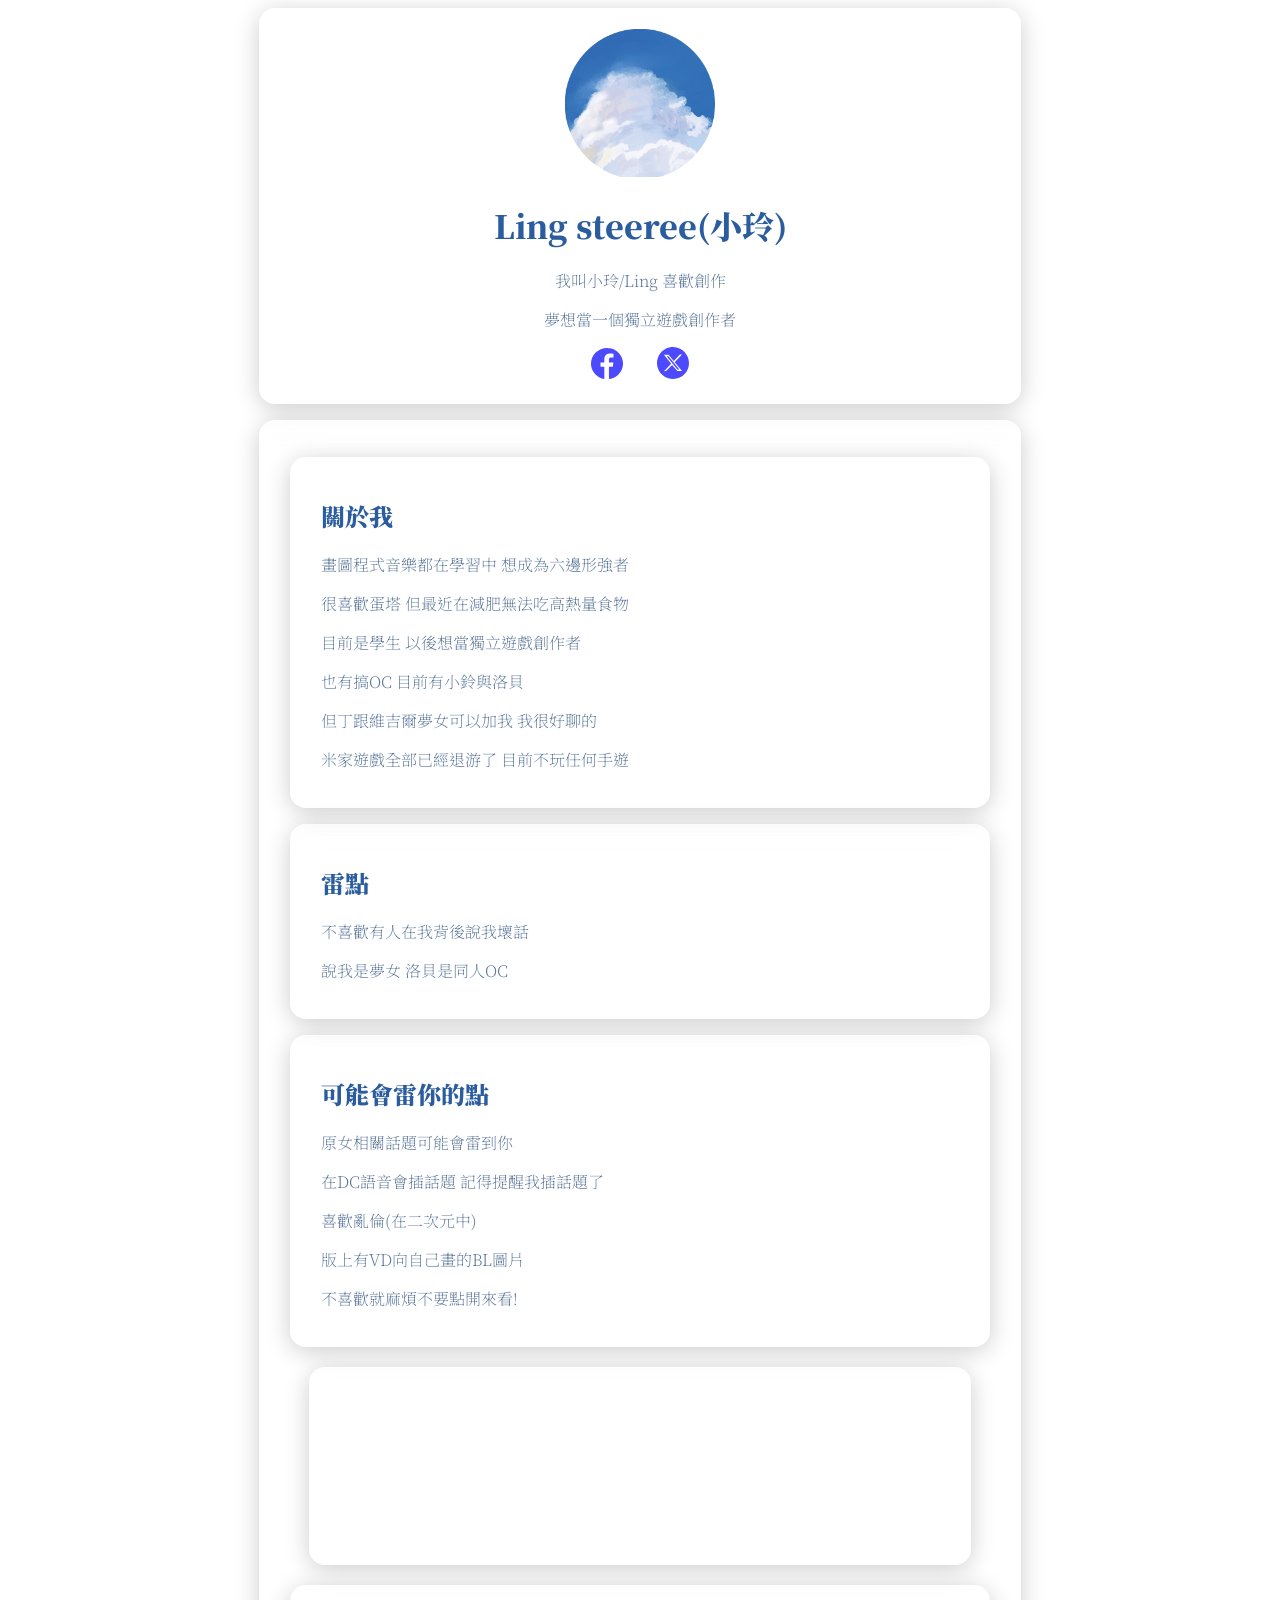
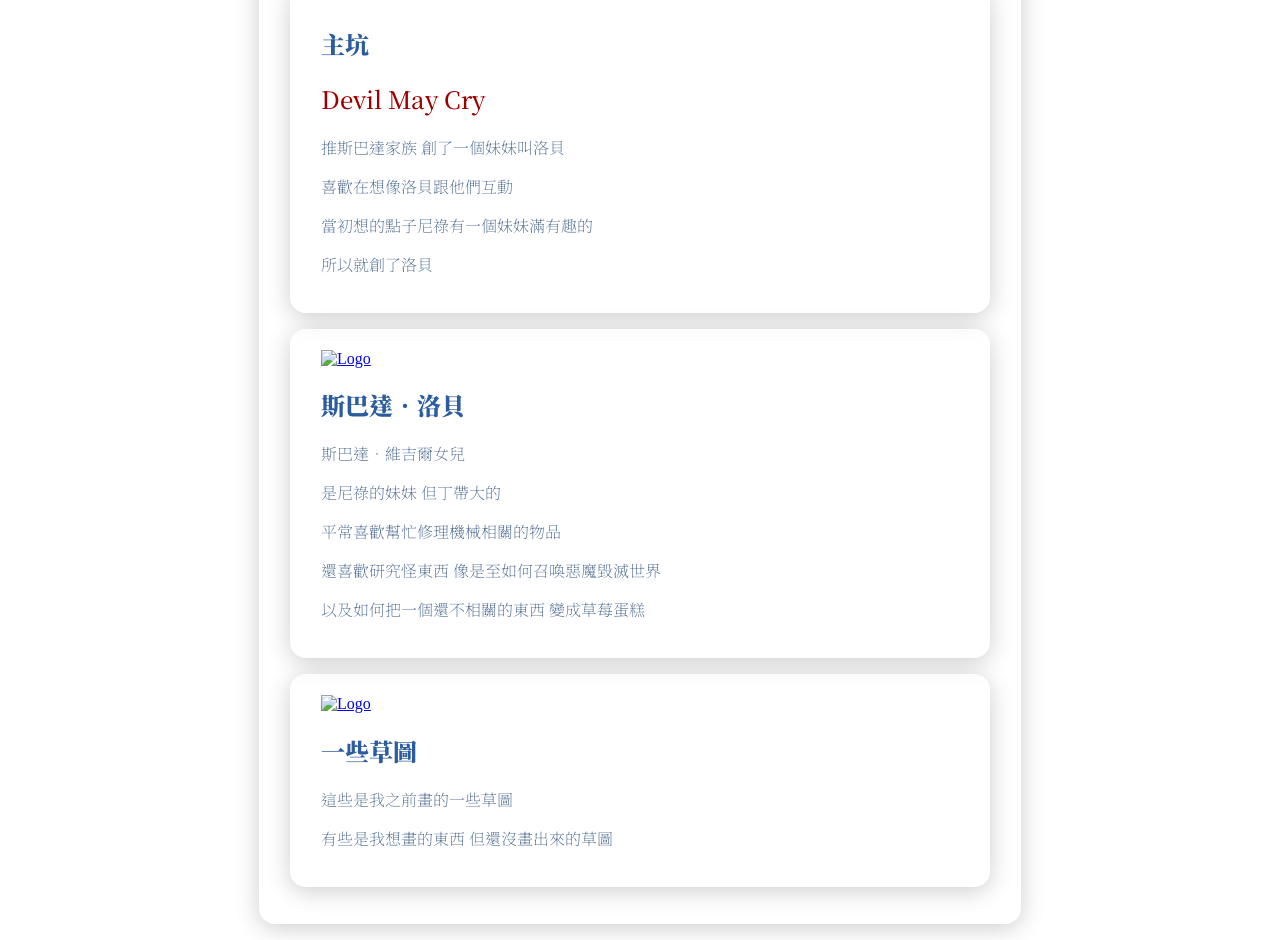
==== index.html @ b36d0d2b "Add files via upload" ====
<!doctype html>
<html lang="zh-tw">
<head>
  <meta charset="utf-8" />
  <meta name="viewport" content="width=device-width" />
  <link href="https://fonts.googleapis.com/css2?family=Noto+Serif+TC:wght@700&display=swap" rel="stylesheet" />
  <link href="styles/bg.css" rel="stylesheet" />
  <link href="styles/styles.css" rel="stylesheet" />
</head>
<header>
    <div class="relative z-[2]" style="text-align:center">
      <div class="mt-[3px] break-all text-[length:var(--profile-link-text-size)] leading-[1.5]" style="--profile-link-text-size:1.4rem;font-family:'Noto Sans JP', sans-serif">
    
        <div class="menu">
          <a href="images/p2.png"><img src="images/p2.png" alt="Logo" width="150"></a>
          <h1>Ling steeree(小玲)</h1>
          <p>我叫小玲/Ling 喜歡創作</p>
          <p>夢想當一個獨立遊戲創作者</p>
        </div>

        <footer>
          <a href="https://www.facebook.com/urm.sak/?locale=zh_TW" target="_blank"><img src="images/social media facebook icon.svg" alt="Facebook" width="32" style="margin-right: 30px;"></a>
          <a href="https://x.com/Lingsteeree" target="_blank"><img src="images/social media x icon.svg" alt="X" width="32"></a>
        </footer>

      </div>
    </div>
</header>
<main>

  <section class="about">
    <h1>關於我</h1>
    <p>畫圖程式音樂都在學習中 想成為六邊形強者</p>
    <p>很喜歡蛋塔 但最近在減肥無法吃高熱量食物</p>
    <p>目前是學生 以後想當獨立遊戲創作者</p>
    <p>也有搞OC 目前有小鈴與洛貝</p>
    <p>但丁跟維吉爾夢女可以加我 我很好聊的</p>
    <p>米家遊戲全部已經退游了 目前不玩任何手遊</p>
  </section>

  <div class="divider"></div>

  <section class="dislikes">
    <h1>雷點</h1>
    <p>不喜歡有人在我背後說我壞話</p>
    <p>說我是夢女 洛貝是同人OC</p>
  </section>

  <section class="warnings">
    <h1>可能會雷你的點</h1>
    <p>原女相關話題可能會雷到你</p>
    <p>在DC語音會插話題 記得提醒我插話題了</p>
    <p>喜歡亂倫(在二次元中)</p>
    <p>版上有VD向自己畫的BL圖片</p>
    <p>不喜歡就麻煩不要點開來看!</p>
  </section>

  <div class="divider"></div>
<section class="spotify-embed" style="text-align:center;margin:20px auto;max-width:600px">
  <iframe style="border-radius:12px" src="https://open.spotify.com/embed/track/1R3ohnOGVjdqJHRdjnERVE?utm_source=generator&theme=0" width="100%" height="152" frameBorder="0" allowfullscreen="" allow="autoplay; clipboard-write; encrypted-media; fullscreen; picture-in-picture" loading="lazy"></iframe>
</section>
  <section class="fandom">
    <h1>主坑</h1>
    <h2>Devil May Cry</h2>
    <p>推斯巴達家族 創了一個妹妹叫洛貝</p>
    <p>喜歡在想像洛貝跟他們互動</p>
    <p>當初想的點子尼祿有一個妹妹滿有趣的</p>
    <p>所以就創了洛貝</p>
  </section>
    <section class="lobe" style="text-align:left">
      <a href="F:\digital-business-card-web-projects-20260417\images\Lobe_.png" target="_blank"><img src="F:\digital-business-card-web-projects-20260417\images\Lobe_.png" alt="Logo" width="200"></a>
    <h1>斯巴達•洛貝</h1>
    <p>斯巴達•維吉爾女兒 </p>
    <p>是尼祿的妹妹 但丁帶大的 </p>
    <p>平常喜歡幫忙修理機械相關的物品</p>
    <p>還喜歡研究怪東西 像是至如何召喚惡魔毀滅世界 </p>
    <p>以及如何把一個還不相關的東西 變成草莓蛋糕</p>
    </section>
  <section class="sketches" style="text-align:left">
    <a href="F:\digital-business-card-web-projects-20260417\images\P1.jpg" target="_blank"><img src="F:\digital-business-card-web-projects-20260417\images\P1.jpg" alt="Logo" width="400"></a>
    <h1>一些草圖</h1>
    <p>這些是我之前畫的一些草圖</p>
    <p>有些是我想畫的東西 但還沒畫出來的草圖</p>
    </section>
  </section>


</main>

</html>
---- styles/styles.css ----
html {
  min-height: 100%;
  background-image: url("F:\\digital-business-card-web-projects-20260417\\images\\background-1.jpg");
  background-repeat: no-repeat;
  background-position: top center;
  background-size: cover;
  background-attachment: fixed;
}

header {
  margin: auto;
  text-align: center;
  color: rgb(92, 119, 154);
  padding: 10px;
  animation: fadeScaleIn 0.8s ease-out both;
}

@keyframes fadeScaleIn {
  0% {
    opacity: 0;
    transform: scale(0.85);
  }
  100% {
    opacity: 1;
    transform: scale(1);
  }
}

header,
ul {
  background: rgba(255, 255, 255, 0.25);
  backdrop-filter: blur(12px);
  -webkit-backdrop-filter: blur(12px);
  border: 1px solid rgba(255, 255, 255, 0.4);
  border-radius: 16px;
  padding: 20px 30px;
  margin: 16px auto;
  max-width: 700px;
  box-shadow: 0 4px 24px rgba(0, 0, 0, 0.2);
  transition: transform 0.3s ease, box-shadow 0.3s ease;
  cursor: default;
  animation: fadeScaleIn 0.8s 0.3s ease-out both;
}

main {
  background: rgba(255, 255, 255, 0.25);
  backdrop-filter: blur(12px);
  -webkit-backdrop-filter: blur(12px);
  border: 1px solid rgba(255, 255, 255, 0.4);
  border-radius: 16px;
  padding: 20px 30px;
  margin: 16px auto;
  max-width: 700px;
  box-shadow: 0 4px 24px rgba(0, 0, 0, 0.2);
  transition: transform 0.3s ease, box-shadow 0.3s ease;
  cursor: default;
  animation: fadeScaleIn 0.8s 0.3s ease-out both;
}

section {
 background: rgba(255, 255, 255, 0.25);
  backdrop-filter: blur(12px);
  -webkit-backdrop-filter: blur(12px);
  border: 1px solid rgba(255, 255, 255, 0.4);
  border-radius: 16px;
  padding: 20px 30px;
  margin: 16px auto;
  max-width: 700px;
  box-shadow: 0 4px 24px rgba(0, 0, 0, 0.2);
  transition: transform 0.3s ease, box-shadow 0.3s ease;
  animation: fadeScaleIn 0.8s 0.3s ease-out both;
  cursor: default;
}

header {
  margin: auto;
  text-align: center;
  color: rgb(92, 119, 154);
}

ul {
  list-style-type: none;
  padding: 0;
  margin: auto;
  text-align: center;
}

h1 {
  font-family: "Noto Serif TC", serif;
  font-weight: 900;
  color: rgb(42, 92, 158);
}

p {
  font-family: "Noto Serif TC", serif;
  font-weight: 100;
  color: rgb(92, 119, 154);
}

h2 {
  font-family: "Noto Serif TC", serif;
  font-weight: 500;
  color: rgb(158, 0, 0);
  animation-name: oxxo;
  animation-duration: 2s;
  animation-iteration-count: infinite;
  animation-timing-function: linear;
}

@keyframes oxxo {
  0% {
    color: rgb(158, 0, 0);
    text-shadow: 0 0 10px rgba(255, 0, 0, 0.8);
  }
  50% {
    color: rgb(85, 0, 0);
    text-shadow: 0 0 20px rgb(85, 0, 0);
  }
  100% {
    color: rgb(158, 0, 0);
    text-shadow: 0 0 10px rgba(255, 0, 0, 0.8);
  }
  
}
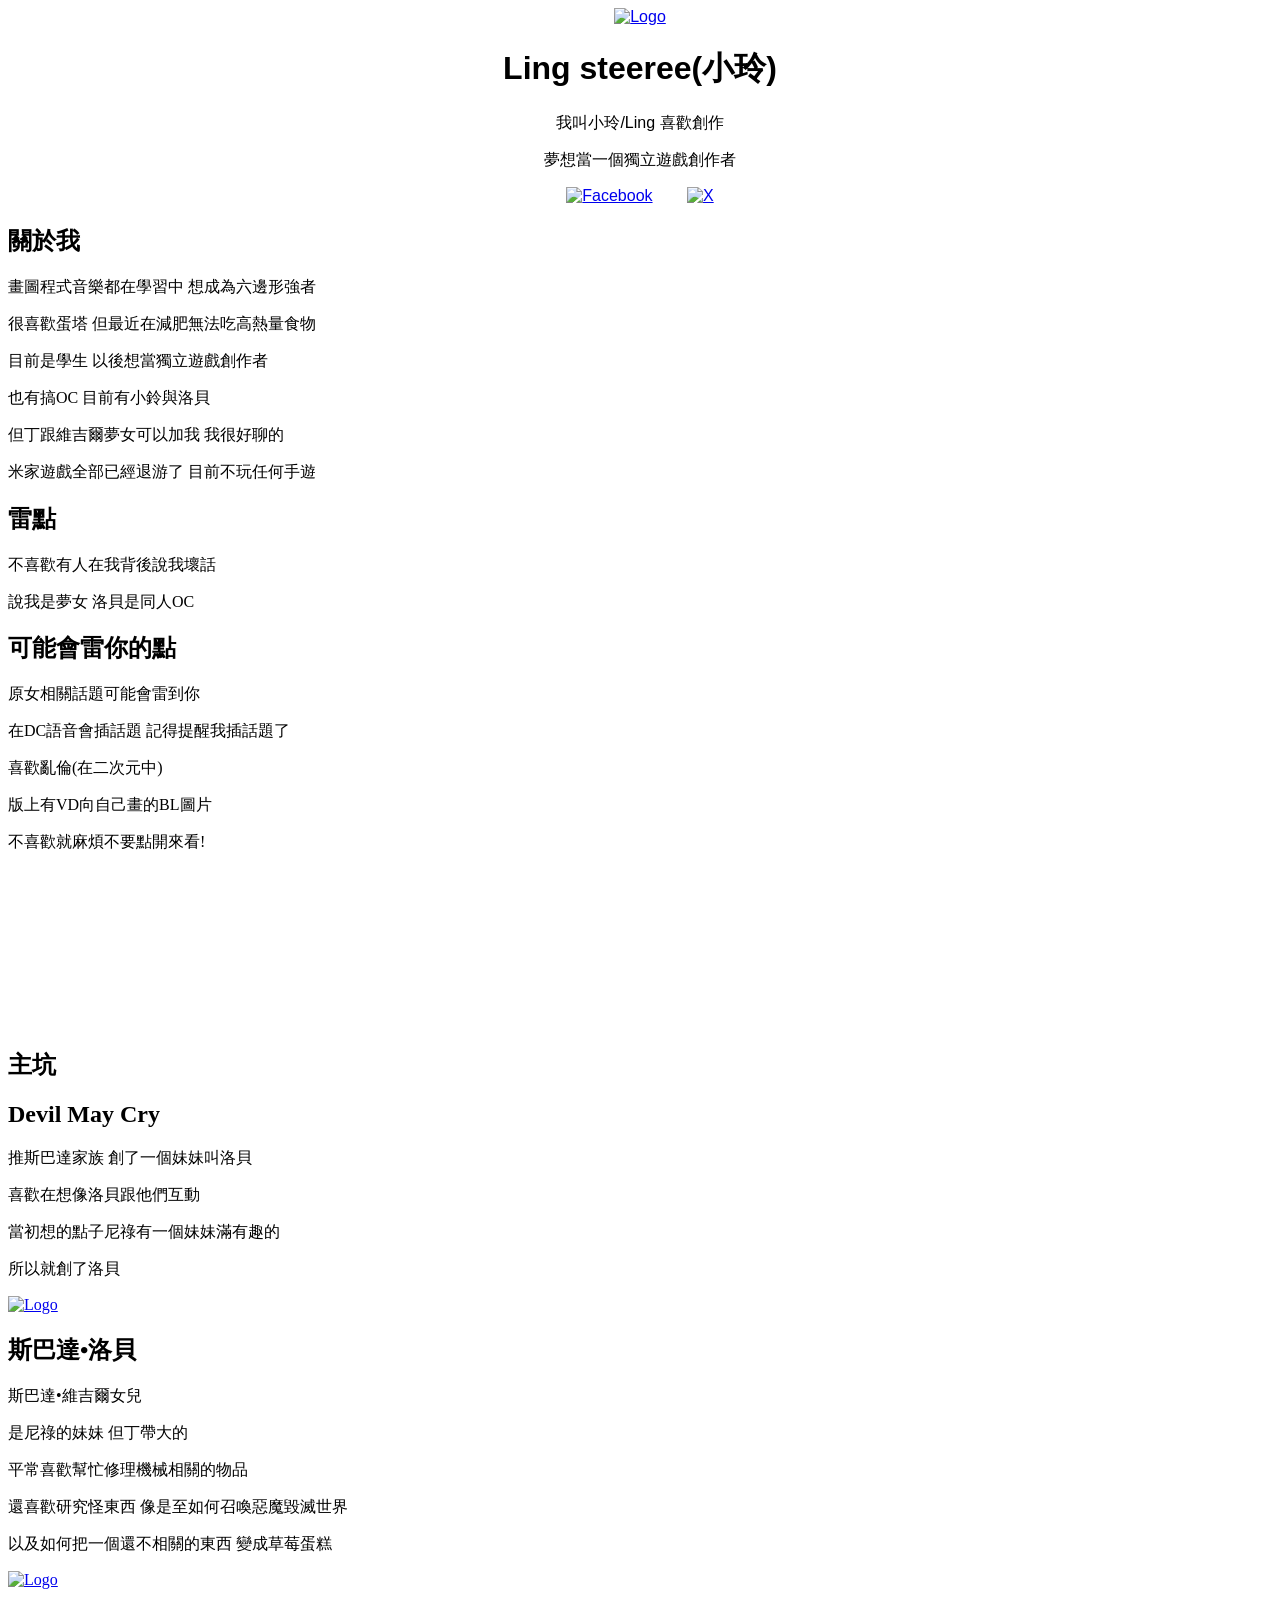
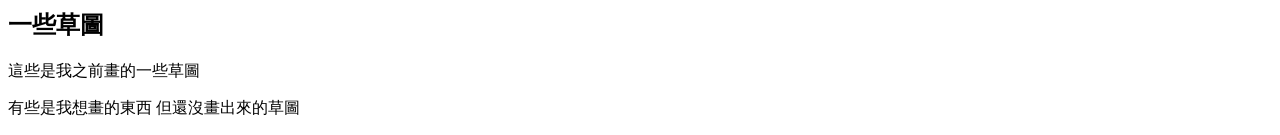
==== commit b8bbd4cf: "Add files via upload" ====
--- a/index.html
+++ b/index.html
@@ -68,7 +68,7 @@
     <p>所以就創了洛貝</p>
   </section>
     <section class="lobe" style="text-align:left">
-      <a href="F:\digital-business-card-web-projects-20260417\images\Lobe_.png" target="_blank"><img src="F:\digital-business-card-web-projects-20260417\images\Lobe_.png" alt="Logo" width="200"></a>
+      <a href="images/Lobe_.png" target="_blank"><img src="images/Lobe_.png" alt="Logo" width="200"></a>
     <h1>斯巴達•洛貝</h1>
     <p>斯巴達•維吉爾女兒 </p>
     <p>是尼祿的妹妹 但丁帶大的 </p>
@@ -77,7 +77,7 @@
     <p>以及如何把一個還不相關的東西 變成草莓蛋糕</p>
     </section>
   <section class="sketches" style="text-align:left">
-    <a href="F:\digital-business-card-web-projects-20260417\images\P1.jpg" target="_blank"><img src="F:\digital-business-card-web-projects-20260417\images\P1.jpg" alt="Logo" width="400"></a>
+    <a href="images/P1.jpg" target="_blank"><img src="images/P1.jpg" alt="Logo" width="400"></a>
     <h1>一些草圖</h1>
     <p>這些是我之前畫的一些草圖</p>
     <p>有些是我想畫的東西 但還沒畫出來的草圖</p>
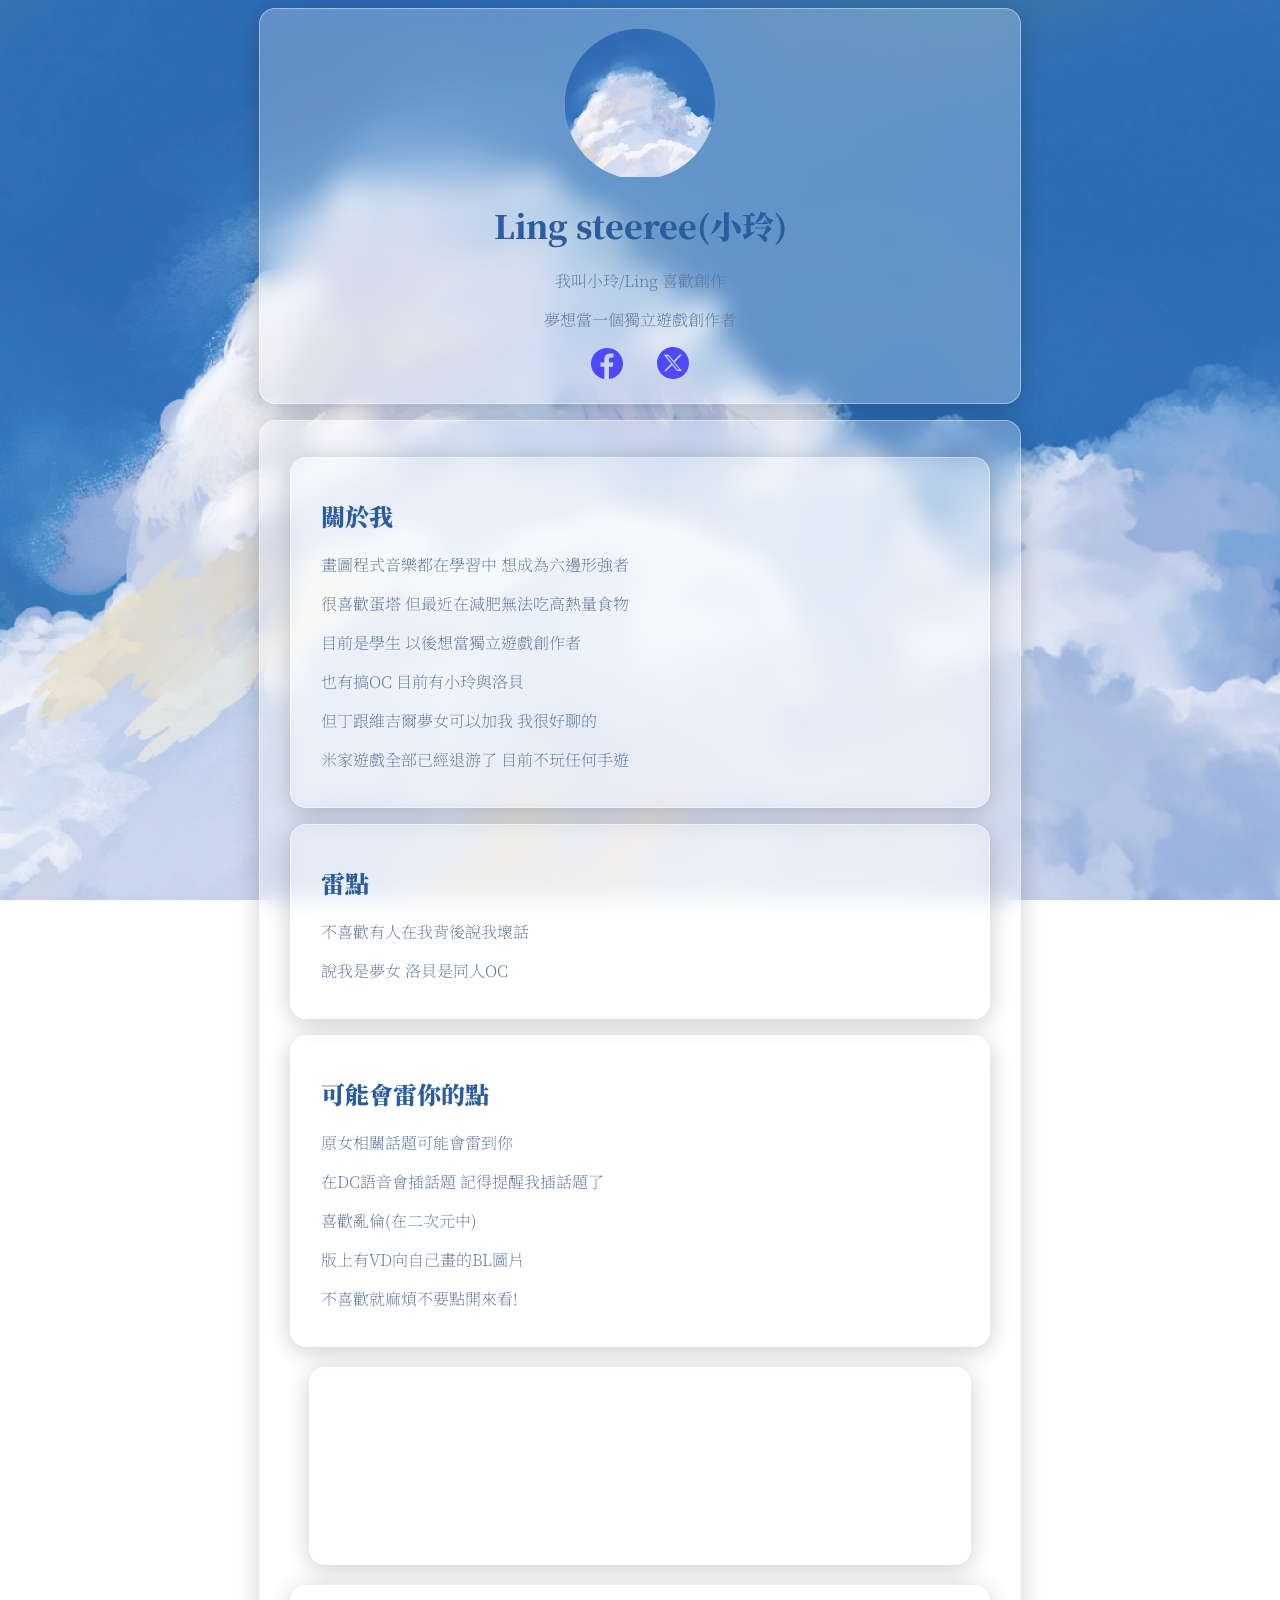
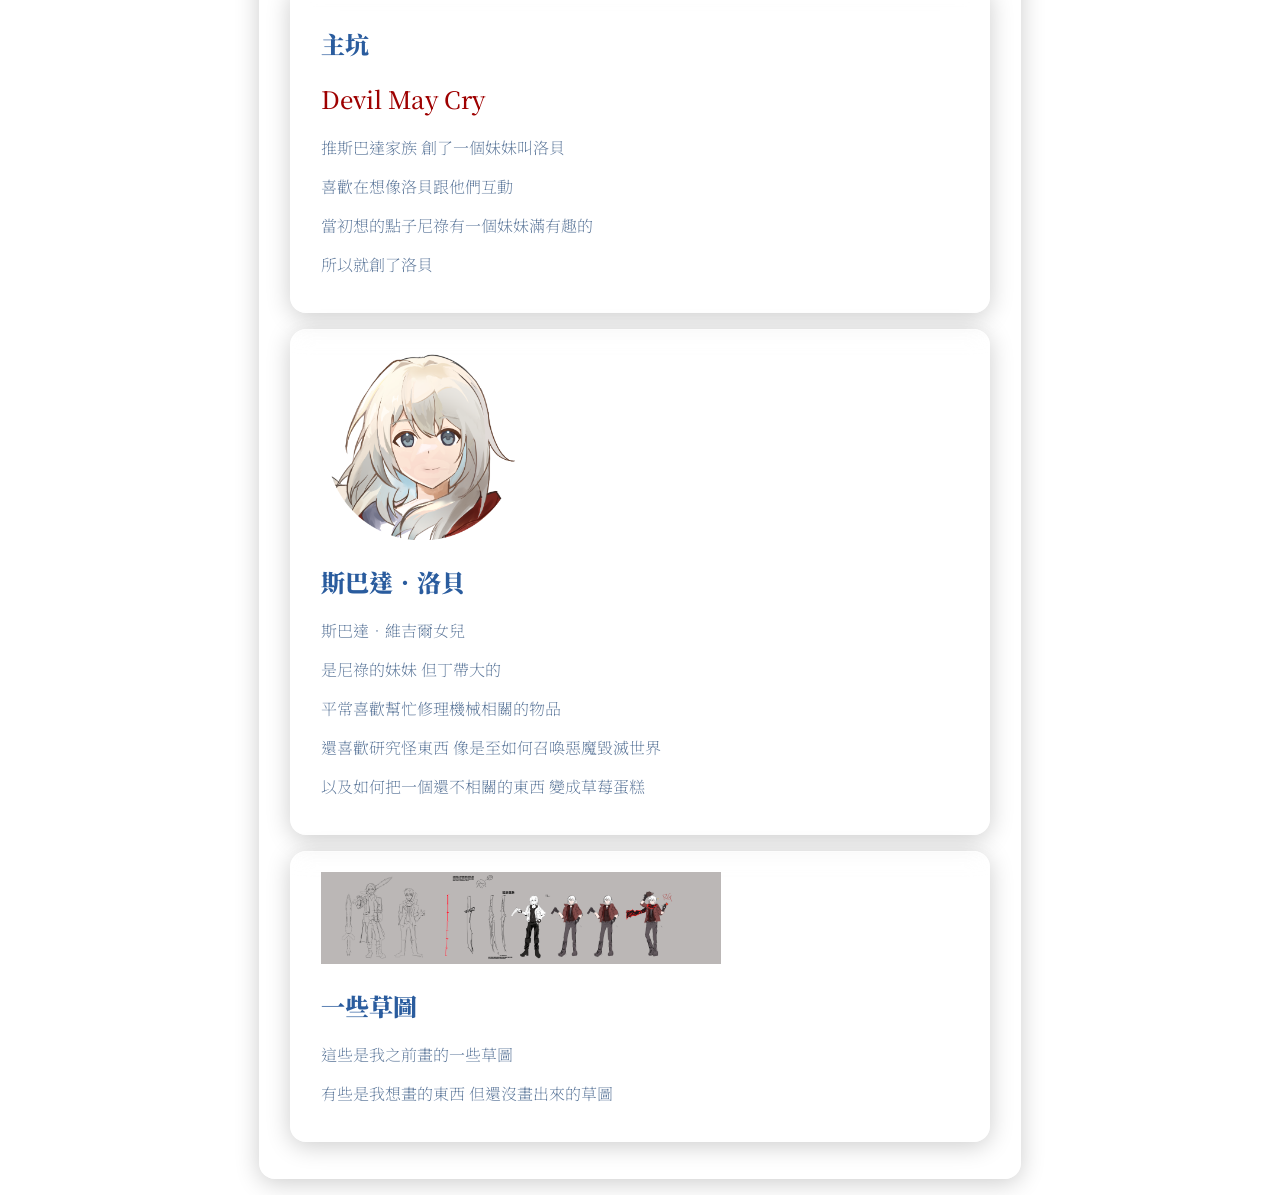
==== commit 9ef9f512: "Update index.html" ====
--- a/index.html
+++ b/index.html
@@ -33,7 +33,7 @@
     <p>畫圖程式音樂都在學習中 想成為六邊形強者</p>
     <p>很喜歡蛋塔 但最近在減肥無法吃高熱量食物</p>
     <p>目前是學生 以後想當獨立遊戲創作者</p>
-    <p>也有搞OC 目前有小鈴與洛貝</p>
+    <p>也有搞OC 目前有小玲與洛貝</p>
     <p>但丁跟維吉爾夢女可以加我 我很好聊的</p>
     <p>米家遊戲全部已經退游了 目前不玩任何手遊</p>
   </section>
--- a/styles/styles.css
+++ b/styles/styles.css
@@ -0,0 +1,124 @@
+html {
+  min-height: 100%;
+  background-image: url("../images/background-1.jpg");
+  background-repeat: no-repeat;
+  background-position: top center;
+  background-size: cover;
+  background-attachment: fixed;
+}
+
+header {
+  margin: auto;
+  text-align: center;
+  color: rgb(92, 119, 154);
+  padding: 10px;
+  animation: fadeScaleIn 0.8s ease-out both;
+}
+
+@keyframes fadeScaleIn {
+  0% {
+    opacity: 0;
+    transform: scale(0.85);
+  }
+  100% {
+    opacity: 1;
+    transform: scale(1);
+  }
+}
+
+header,
+ul {
+  background: rgba(255, 255, 255, 0.25);
+  backdrop-filter: blur(12px);
+  -webkit-backdrop-filter: blur(12px);
+  border: 1px solid rgba(255, 255, 255, 0.4);
+  border-radius: 16px;
+  padding: 20px 30px;
+  margin: 16px auto;
+  max-width: 700px;
+  box-shadow: 0 4px 24px rgba(0, 0, 0, 0.2);
+  transition: transform 0.3s ease, box-shadow 0.3s ease;
+  cursor: default;
+  animation: fadeScaleIn 0.8s 0.3s ease-out both;
+}
+
+main {
+  background: rgba(255, 255, 255, 0.25);
+  backdrop-filter: blur(12px);
+  -webkit-backdrop-filter: blur(12px);
+  border: 1px solid rgba(255, 255, 255, 0.4);
+  border-radius: 16px;
+  padding: 20px 30px;
+  margin: 16px auto;
+  max-width: 700px;
+  box-shadow: 0 4px 24px rgba(0, 0, 0, 0.2);
+  transition: transform 0.3s ease, box-shadow 0.3s ease;
+  cursor: default;
+  animation: fadeScaleIn 0.8s 0.3s ease-out both;
+}
+
+section {
+ background: rgba(255, 255, 255, 0.25);
+  backdrop-filter: blur(12px);
+  -webkit-backdrop-filter: blur(12px);
+  border: 1px solid rgba(255, 255, 255, 0.4);
+  border-radius: 16px;
+  padding: 20px 30px;
+  margin: 16px auto;
+  max-width: 700px;
+  box-shadow: 0 4px 24px rgba(0, 0, 0, 0.2);
+  transition: transform 0.3s ease, box-shadow 0.3s ease;
+  animation: fadeScaleIn 0.8s 0.3s ease-out both;
+  cursor: default;
+}
+
+header {
+  margin: auto;
+  text-align: center;
+  color: rgb(92, 119, 154);
+}
+
+ul {
+  list-style-type: none;
+  padding: 0;
+  margin: auto;
+  text-align: center;
+}
+
+h1 {
+  font-family: "Noto Serif TC", serif;
+  font-weight: 900;
+  color: rgb(42, 92, 158);
+}
+
+p {
+  font-family: "Noto Serif TC", serif;
+  font-weight: 100;
+  color: rgb(92, 119, 154);
+}
+
+h2 {
+  font-family: "Noto Serif TC", serif;
+  font-weight: 500;
+  color: rgb(158, 0, 0);
+  animation-name: oxxo;
+  animation-duration: 2s;
+  animation-iteration-count: infinite;
+  animation-timing-function: linear;
+}
+
+@keyframes oxxo {
+  0% {
+    color: rgb(158, 0, 0);
+    text-shadow: 0 0 10px rgba(255, 0, 0, 0.8);
+  }
+  50% {
+    color: rgb(85, 0, 0);
+    text-shadow: 0 0 20px rgb(85, 0, 0);
+  }
+  100% {
+    color: rgb(158, 0, 0);
+    text-shadow: 0 0 10px rgba(255, 0, 0, 0.8);
+  }
+  
+}
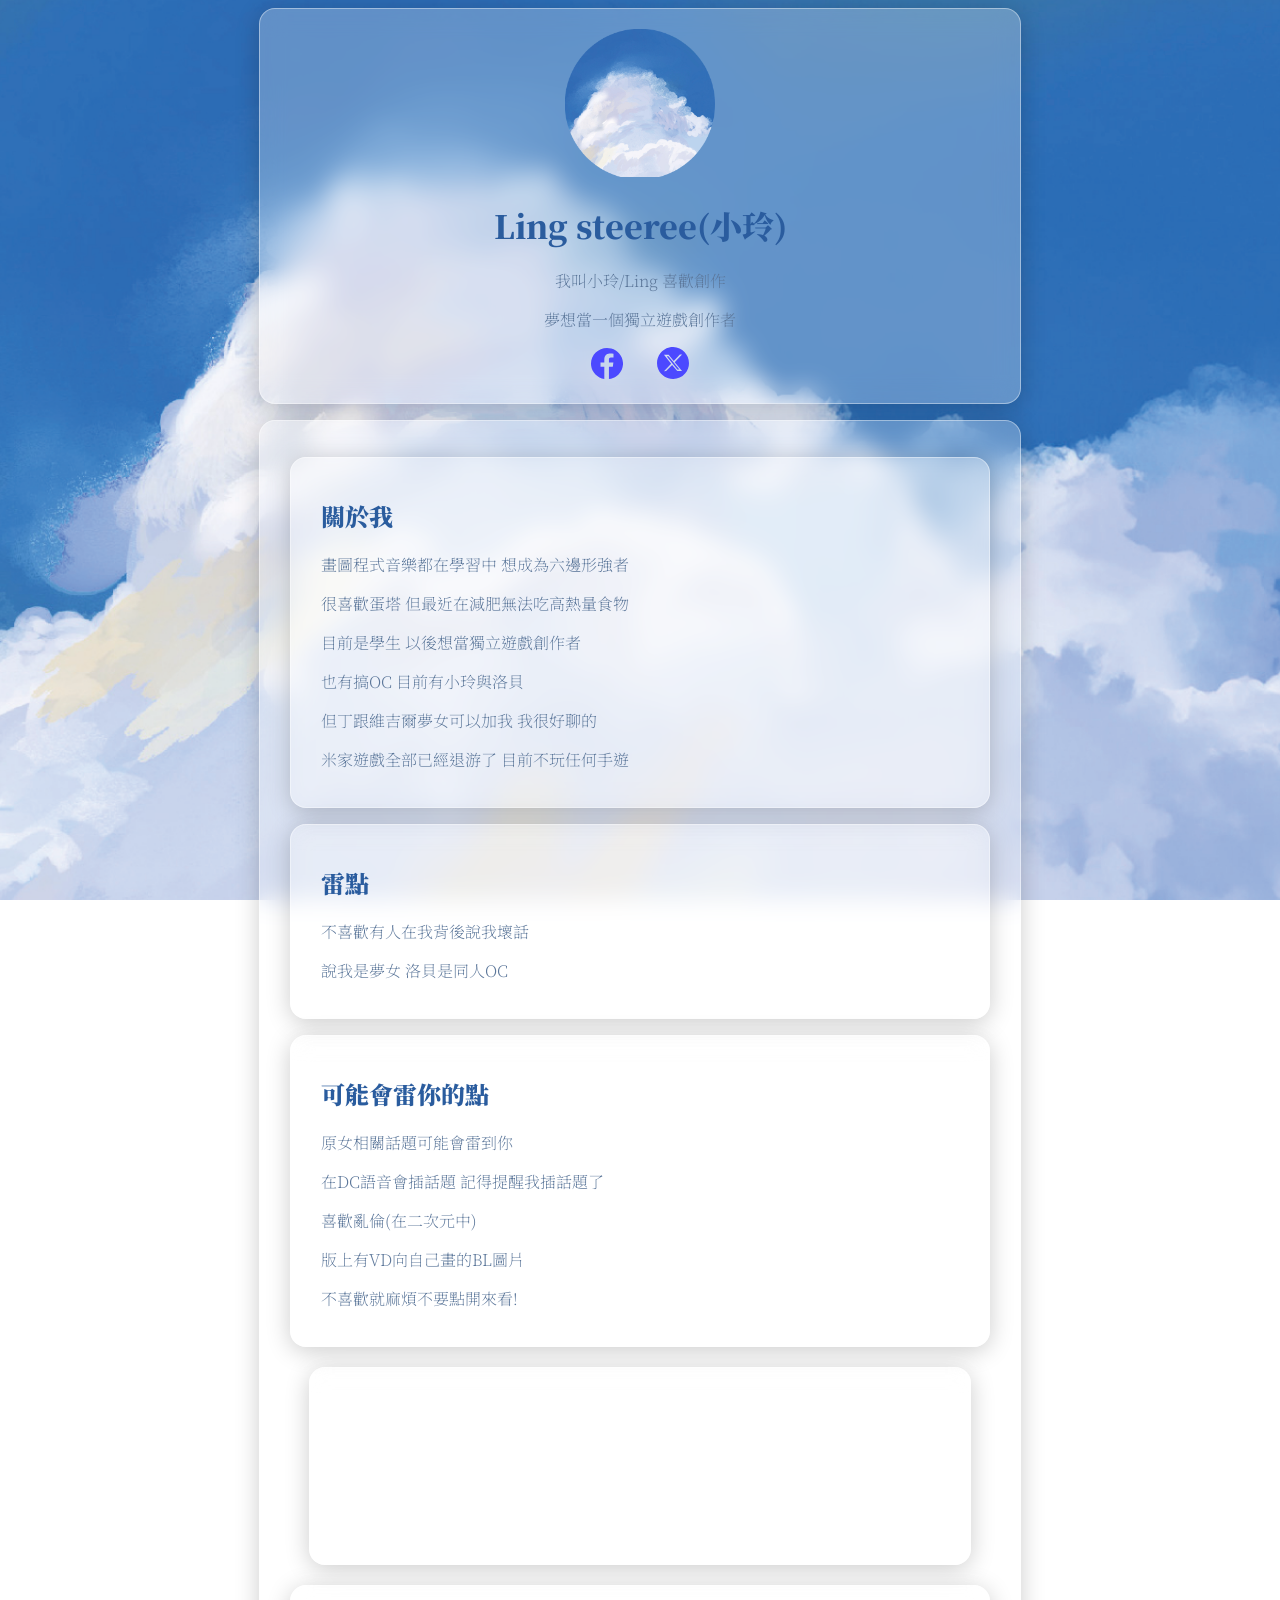
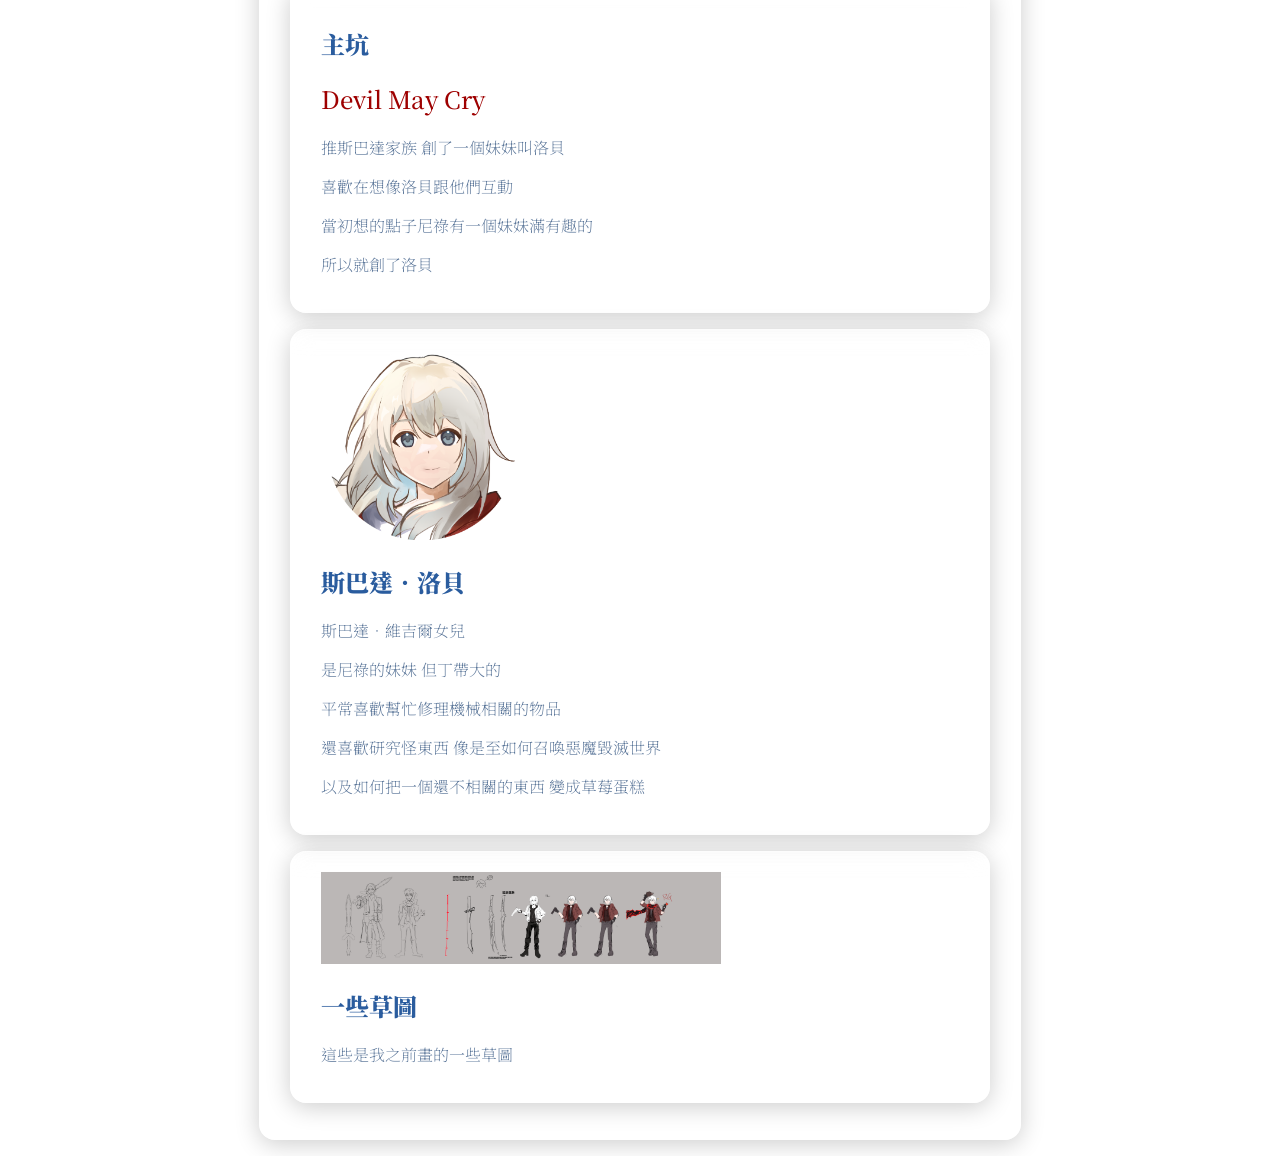
==== commit 0a4e3c9c: "Update index.html" ====
--- a/index.html
+++ b/index.html
@@ -80,7 +80,6 @@
     <a href="images/P1.jpg" target="_blank"><img src="images/P1.jpg" alt="Logo" width="400"></a>
     <h1>一些草圖</h1>
     <p>這些是我之前畫的一些草圖</p>
-    <p>有些是我想畫的東西 但還沒畫出來的草圖</p>
     </section>
   </section>
 
